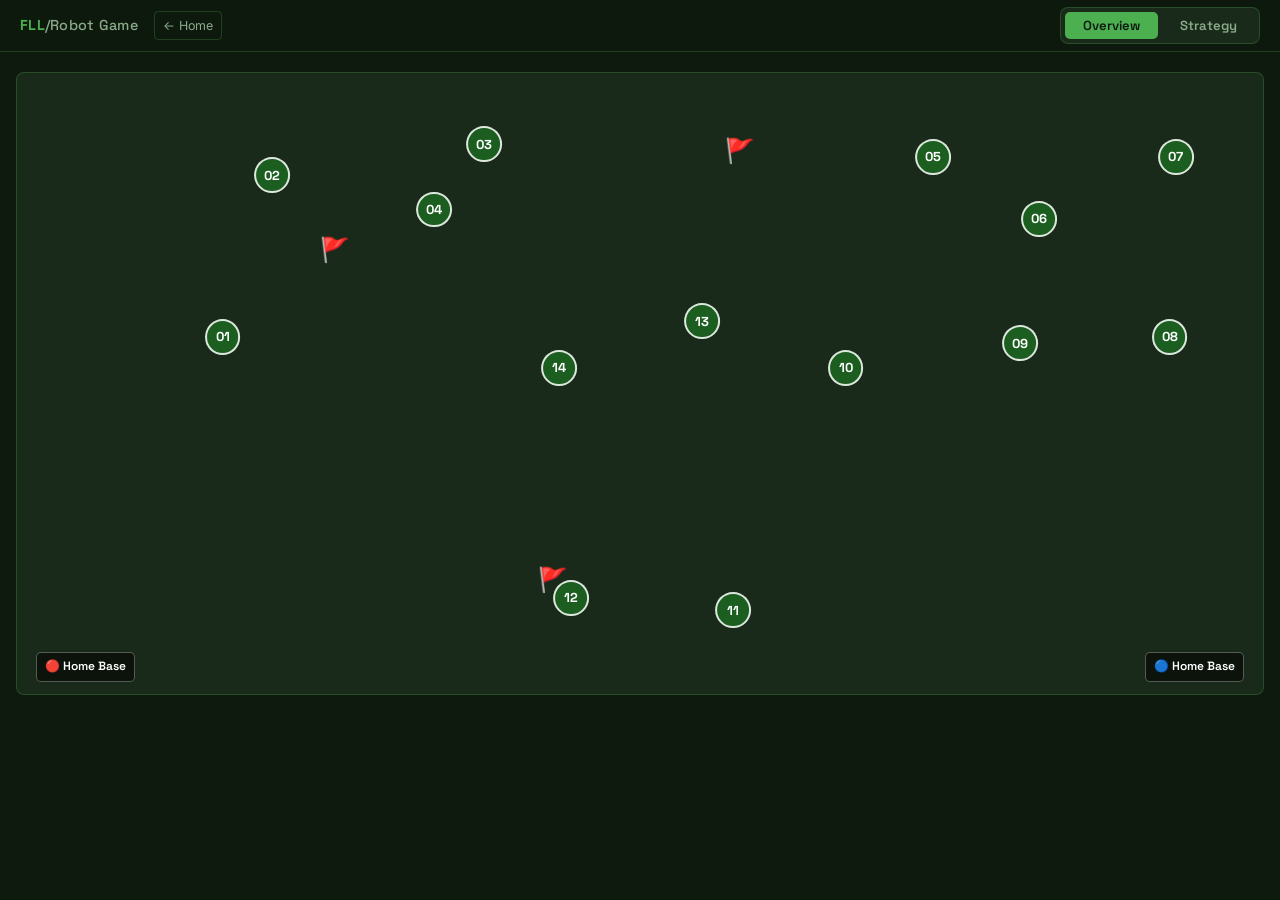
==== mission-strategy.html @ e4ad35db "Initial implementation of FLL Robot Game Guide web app Implements the full static site per claude-co" ====
<!DOCTYPE html>
<html lang="en">
<head>
  <meta charset="UTF-8">
  <meta name="viewport" content="width=device-width, initial-scale=1.0">
  <title>Mission Strategy — FLL Robot Game Guide</title>
  <link rel="preconnect" href="https://fonts.googleapis.com">
  <link rel="preconnect" href="https://fonts.gstatic.com" crossorigin>
  <link href="https://fonts.googleapis.com/css2?family=Inter:wght@400;500;600;700&family=Space+Grotesk:wght@500;700&display=swap" rel="stylesheet">
  <link rel="stylesheet" href="css/base.css">
  <link rel="stylesheet" href="css/mission.css">
</head>
<body>

  <!-- Header -->
  <header class="mission-header">
    <div class="header-left">
      <a href="index.html" class="header-logo">FLL<span>/Robot Game</span></a>
      <a href="index.html" class="back-link">← Home</a>
    </div>
    <div class="mode-toggle">
      <button class="mode-btn active" id="btn-overview" onclick="switchMode('overview')">Overview</button>
      <button class="mode-btn" id="btn-strategy" onclick="switchMode('strategy')">Strategy</button>
    </div>
  </header>

  <div class="mission-page">

    <!-- ══════════════ OVERVIEW MODE ══════════════ -->
    <section class="mode-section active" id="section-overview">
      <div class="map-wrapper" id="overview-map">
        <img src="assets/mission-map.png" alt="FLL UNEARTHED Mission Map" onerror="this.style.display='none'">
      </div>
    </section>

    <!-- ══════════════ STRATEGY MODE ══════════════ -->
    <section class="mode-section" id="section-strategy">
      <div class="strat-map-group">
        <div class="map-wrapper" id="strategy-map">
          <img src="assets/mission-map.png" alt="FLL UNEARTHED Mission Map" onerror="this.style.display='none'">
        </div>
        <div class="info-bar">
          <div class="info-stats">
            <span>In route: <strong id="stat-in-route">0</strong></span>
            <span>Connections: <strong id="stat-connections">0</strong></span>
            <span>Est. pts: <strong id="stat-pts">0</strong></span>
          </div>
          <span class="info-hint">Click ① then ② to connect</span>
        </div>
      </div>

      <div class="strat-toolbar">
        <button id="btn-clear">✕ Clear arrows</button>
        <button id="btn-reset">⊘ Reset all</button>
      </div>

      <div class="route-section">
        <h3>Your Route</h3>
        <div id="route-container">
          <p class="route-empty">No connections yet. Click two nodes to connect them.</p>
        </div>
      </div>
    </section>

  </div>

  <!-- ══════════════ POPUP ══════════════ -->
  <div class="popup-overlay" id="popup-overlay">
    <div class="popup-card">
      <button class="popup-close" id="popup-close">✕</button>
      <div class="popup-tag" id="popup-tag">Mission 01</div>
      <div class="popup-title" id="popup-title"></div>
      <div class="popup-pts" id="popup-pts"></div>
      <div class="popup-img-box" id="popup-img-box"></div>
      <div class="popup-tips-label">Strategy Tips</div>
      <ul class="popup-tips" id="popup-tips"></ul>
    </div>
  </div>

  <script src="js/data/missions.js"></script>
  <script src="js/overview.js"></script>
  <script src="js/strategy.js"></script>
  <script>
    function switchMode(mode) {
      document.getElementById('section-overview').classList.toggle('active', mode === 'overview');
      document.getElementById('section-strategy').classList.toggle('active', mode === 'strategy');
      document.getElementById('btn-overview').classList.toggle('active', mode === 'overview');
      document.getElementById('btn-strategy').classList.toggle('active', mode === 'strategy');

      if (mode === 'strategy') {
        renderStrategy();
      }
    }

    document.addEventListener('DOMContentLoaded', () => {
      renderOverview();
    });
  </script>
</body>
</html>
---- css/base.css ----
@import url('https://fonts.googleapis.com/css2?family=Inter:wght@400;500;600;700&family=Space+Grotesk:wght@500;700&display=swap');

*, *::before, *::after { box-sizing: border-box; margin: 0; padding: 0; }

:root {
  --bg: #0f1a0f;
  --surface: #1a2a1a;
  --border: rgba(80,180,80,0.25);
  --green: #4caf50;
  --green-light: #a5d6a7;
  --amber: #f4a261;
  --amber-dim: rgba(244,162,97,0.18);
  --red: #e57373;
  --text-primary: #eaf5ea;
  --text-secondary: #8aaa8a;
  --card-bg: rgba(20,40,20,0.92);
  --font-display: 'Space Grotesk', sans-serif;
  --font-body: 'Inter', sans-serif;
}

html { font-size: 16px; }

body {
  background: var(--bg);
  color: var(--text-primary);
  font-family: var(--font-body);
  line-height: 1.6;
  min-height: 100vh;
}

a { color: inherit; text-decoration: none; }

button { cursor: pointer; font-family: inherit; border: none; background: none; }
---- css/mission.css ----
.mission-header {
  position: fixed;
  top: 0;
  left: 0;
  right: 0;
  height: 52px;
  background: rgba(15,26,15,0.95);
  backdrop-filter: blur(8px);
  border-bottom: 1px solid var(--border);
  display: flex;
  align-items: center;
  justify-content: space-between;
  padding: 0 20px;
  z-index: 100;
}

.header-left {
  display: flex;
  align-items: center;
  gap: 16px;
}

.header-logo {
  font-family: var(--font-display);
  font-size: 0.9rem;
  font-weight: 700;
  color: var(--green);
  letter-spacing: 0.02em;
}

.header-logo span { color: var(--text-secondary); font-weight: 500; }

.back-link {
  font-size: 0.78rem;
  color: var(--text-secondary);
  padding: 4px 8px;
  border-radius: 4px;
  border: 1px solid var(--border);
  transition: color 0.15s, border-color 0.15s;
}

.back-link:hover {
  color: var(--text-primary);
  border-color: rgba(80,180,80,0.5);
}

.mode-toggle {
  display: flex;
  gap: 4px;
  background: var(--surface);
  border-radius: 8px;
  padding: 4px;
  border: 1px solid var(--border);
}

.mode-btn {
  padding: 5px 18px;
  border-radius: 5px;
  font-size: 0.82rem;
  font-weight: 600;
  font-family: var(--font-display);
  color: var(--text-secondary);
  transition: all 0.15s;
}

.mode-btn.active {
  background: var(--green);
  color: #0f1a0f;
}

.mode-btn:hover:not(.active) {
  color: var(--text-primary);
}

/* ── Page layout ── */
.mission-page {
  padding-top: 52px;
  min-height: 100vh;
  display: flex;
  flex-direction: column;
}

.mode-section {
  display: none;
  flex: 1;
  padding: 20px 16px;
}

.mode-section.active { display: flex; flex-direction: column; }

/* ── Map wrapper ── */
.map-wrapper {
  position: relative;
  width: 100%;
  aspect-ratio: 1366 / 682;
  background: #1a2a1a;
  border: 1px solid var(--border);
  border-radius: 8px;
  overflow: hidden;
}

.map-wrapper img {
  width: 100%;
  height: 100%;
  object-fit: cover;
  display: block;
}

/* ── Mission pins ── */
.mission-pin {
  position: absolute;
  transform: translate(-50%, -50%);
  width: clamp(22px, 2.8vw, 36px);
  height: clamp(22px, 2.8vw, 36px);
  border-radius: 50%;
  background: #1b5e20;
  border: 2px solid rgba(255,255,255,0.85);
  color: #fff;
  font-size: clamp(8px, 1.1vw, 13px);
  font-weight: 700;
  font-family: var(--font-display);
  display: flex;
  align-items: center;
  justify-content: center;
  cursor: pointer;
  transition: transform 0.15s, box-shadow 0.15s;
  z-index: 10;
}

.mission-pin:hover {
  transform: translate(-50%, -50%) scale(1.12);
  box-shadow: 0 0 0 3px rgba(76,175,80,0.5), 0 4px 12px rgba(0,0,0,0.4);
}

.mission-pin.selected {
  background: var(--amber);
  border-color: #fff;
  box-shadow: 0 0 0 3px rgba(244,162,97,0.6);
}

/* ── Flag pins ── */
.flag-pin {
  position: absolute;
  transform: translate(-50%, -100%);
  font-size: clamp(14px, 2vw, 24px);
  cursor: pointer;
  transition: transform 0.15s;
  z-index: 10;
  line-height: 1;
}

.flag-pin:hover { transform: translate(-50%, -100%) scale(1.25); }

.flag-pin.selected {
  filter: drop-shadow(0 0 4px rgba(244,162,97,0.8));
}

/* ── Home base markers ── */
.home-base {
  position: absolute;
  display: flex;
  align-items: center;
  gap: 5px;
  font-size: clamp(9px, 1vw, 12px);
  font-weight: 600;
  font-family: var(--font-display);
  padding: 4px 8px;
  border-radius: 5px;
  border: 1.5px solid rgba(255,255,255,0.3);
  background: rgba(0,0,0,0.55);
  color: #fff;
  z-index: 10;
  white-space: nowrap;
}

.home-base.hb-left  { left: 1.5%; bottom: 2%; }
.home-base.hb-right { right: 1.5%; bottom: 2%; }

.home-base.clickable { cursor: pointer; transition: box-shadow 0.15s; }
.home-base.clickable:hover { box-shadow: 0 0 0 2px rgba(255,255,255,0.4); }
.home-base.selected { box-shadow: 0 0 0 3px rgba(244,162,97,0.6) !important; }

/* ── SVG arrow layer ── */
.arrow-layer {
  position: absolute;
  top: 0; left: 0;
  width: 100%; height: 100%;
  pointer-events: none;
  overflow: visible;
}

/* ── Overview popup ── */
.popup-overlay {
  display: none;
  position: fixed;
  inset: 0;
  background: rgba(0,0,0,0.65);
  z-index: 200;
  align-items: center;
  justify-content: center;
  padding: 20px;
}

.popup-overlay.open { display: flex; }

.popup-card {
  background: #1a2a1a;
  border: 1px solid var(--border);
  border-radius: 12px;
  max-width: 480px;
  width: 100%;
  padding: 24px;
  position: relative;
  animation: popIn 0.18s ease;
}

@keyframes popIn {
  from { opacity: 0; transform: scale(0.92); }
  to   { opacity: 1; transform: scale(1); }
}

.popup-close {
  position: absolute;
  top: 12px; right: 14px;
  font-size: 1.3rem;
  color: var(--text-secondary);
  cursor: pointer;
  line-height: 1;
  padding: 4px;
  border-radius: 4px;
  transition: color 0.15s;
}

.popup-close:hover { color: var(--text-primary); }

.popup-tag {
  font-size: 0.72rem;
  font-weight: 700;
  font-family: var(--font-display);
  color: var(--green);
  letter-spacing: 0.1em;
  text-transform: uppercase;
  margin-bottom: 6px;
}

.popup-title {
  font-family: var(--font-display);
  font-size: 1.25rem;
  font-weight: 700;
  color: var(--text-primary);
  margin-bottom: 10px;
}

.popup-pts {
  display: inline-flex;
  align-items: center;
  gap: 5px;
  background: var(--amber-dim);
  border: 1px solid rgba(244,162,97,0.4);
  color: var(--amber);
  font-size: 0.78rem;
  font-weight: 700;
  padding: 3px 10px;
  border-radius: 20px;
  margin-bottom: 14px;
}

.popup-img-box {
  width: 100%;
  height: 140px;
  border-radius: 8px;
  border: 1px dashed var(--border);
  background: rgba(255,255,255,0.03);
  display: flex;
  align-items: center;
  justify-content: center;
  margin-bottom: 14px;
  overflow: hidden;
}

.popup-img-box img {
  width: 100%;
  height: 100%;
  object-fit: cover;
  border-radius: 8px;
}

.popup-img-placeholder {
  font-size: 0.72rem;
  color: var(--text-secondary);
  text-align: center;
  padding: 0 12px;
}

.popup-tips-label {
  font-size: 0.72rem;
  font-weight: 700;
  color: var(--text-secondary);
  letter-spacing: 0.08em;
  text-transform: uppercase;
  margin-bottom: 8px;
}

.popup-tips {
  list-style: none;
  display: flex;
  flex-direction: column;
  gap: 7px;
}

.popup-tips li {
  font-size: 0.85rem;
  color: var(--text-primary);
  display: flex;
  gap: 8px;
  line-height: 1.4;
}

.popup-tips li::before {
  content: '→';
  color: var(--green);
  flex-shrink: 0;
  margin-top: 0.05em;
}

/* ── Strategy info bar ── */
.strat-map-group { width: 100%; }

.info-bar {
  display: flex;
  align-items: center;
  justify-content: space-between;
  padding: 10px 14px;
  background: var(--surface);
  border: 1px solid var(--border);
  border-top: none;
  border-radius: 0 0 8px 8px;
  font-size: 0.8rem;
  color: var(--text-secondary);
  flex-wrap: wrap;
  gap: 8px;
}

.info-stats {
  display: flex;
  gap: 16px;
  flex-wrap: wrap;
}

.info-stats span strong {
  color: var(--green);
  font-weight: 700;
}

.info-hint { color: var(--text-secondary); font-style: italic; }

/* ── Strategy toolbar ── */
.strat-toolbar {
  display: flex;
  gap: 8px;
  margin-top: 16px;
  margin-bottom: 12px;
  flex-wrap: wrap;
}

.strat-toolbar button {
  padding: 7px 16px;
  border-radius: 6px;
  font-size: 0.8rem;
  font-weight: 600;
  border: 1px solid var(--border);
  color: var(--text-secondary);
  background: var(--surface);
  transition: all 0.15s;
}

.strat-toolbar button:hover {
  color: var(--text-primary);
  border-color: rgba(80,180,80,0.5);
}

/* ── Your Route section ── */
.route-section {
  margin-top: 4px;
}

.route-section h3 {
  font-family: var(--font-display);
  font-size: 0.85rem;
  font-weight: 700;
  color: var(--text-secondary);
  letter-spacing: 0.08em;
  text-transform: uppercase;
  margin-bottom: 10px;
}

.route-empty {
  font-size: 0.82rem;
  color: var(--text-secondary);
  font-style: italic;
  padding: 8px 0;
}

.route-run {
  background: var(--surface);
  border: 1px solid var(--border);
  border-radius: 8px;
  padding: 12px 14px;
  margin-bottom: 10px;
}

.run-label {
  font-family: var(--font-display);
  font-size: 0.75rem;
  font-weight: 700;
  color: var(--green);
  letter-spacing: 0.1em;
  text-transform: uppercase;
  margin-bottom: 8px;
}

.run-steps {
  display: flex;
  flex-wrap: wrap;
  align-items: center;
  gap: 4px;
  font-size: 0.82rem;
  color: var(--text-primary);
}

.run-step-arrow { color: var(--text-secondary); }

.run-step-mission { font-weight: 600; }

.run-step-home { color: var(--amber); font-weight: 600; }
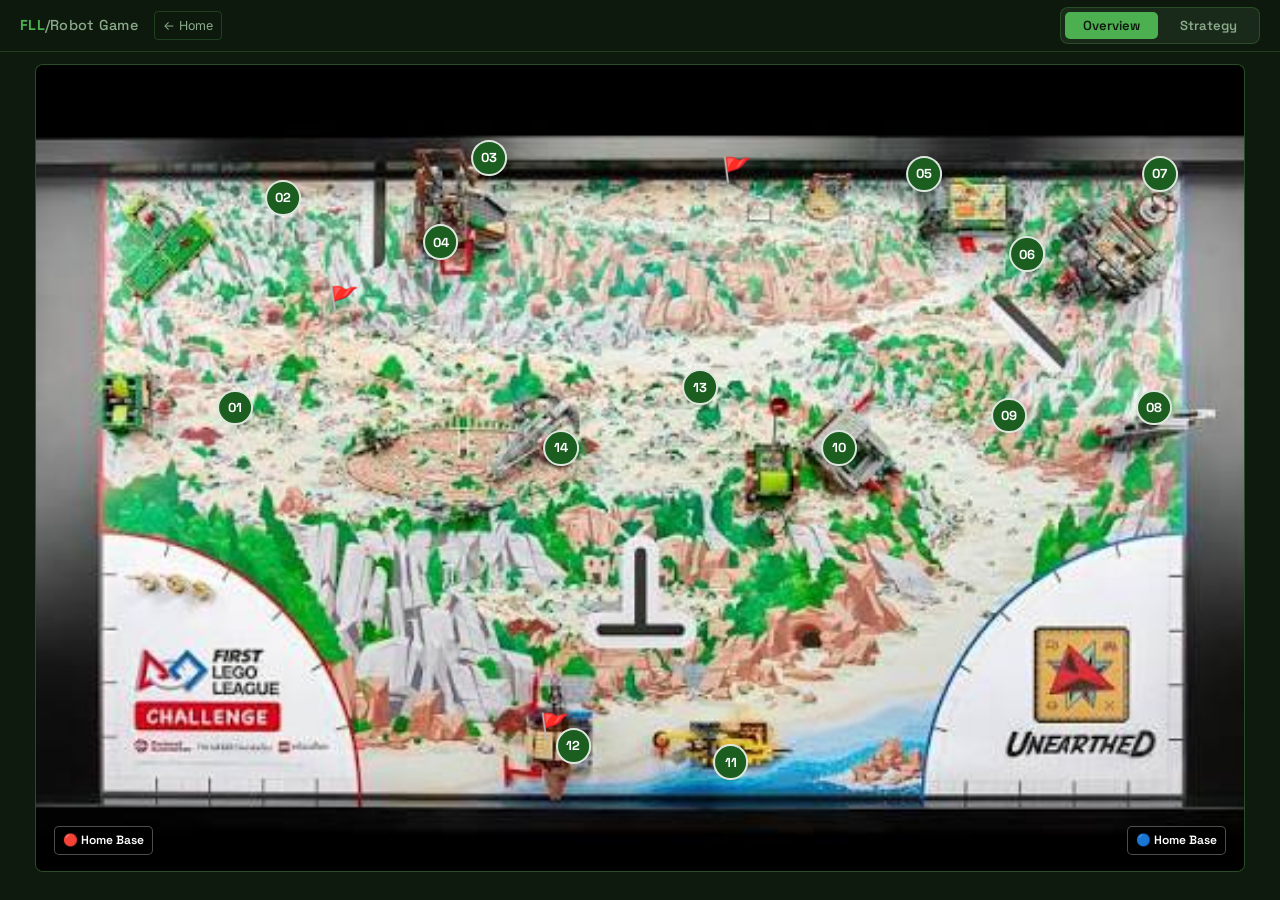
==== commit b8b70796: "Fix map aspect ratio and use correct JPEG format Correct aspect-ratio from 1366/682 to 547/365 to ma" ====
--- a/mission-strategy.html
+++ b/mission-strategy.html
@@ -29,7 +29,7 @@
     <!-- ══════════════ OVERVIEW MODE ══════════════ -->
     <section class="mode-section active" id="section-overview">
       <div class="map-wrapper" id="overview-map">
-        <img src="assets/mission-map.png" alt="FLL UNEARTHED Mission Map" onerror="this.style.display='none'">
+        <img src="assets/mission-map.jpeg" alt="FLL UNEARTHED Mission Map" onerror="this.style.display='none'">
       </div>
     </section>
 
@@ -37,7 +37,7 @@
     <section class="mode-section" id="section-strategy">
       <div class="strat-map-group">
         <div class="map-wrapper" id="strategy-map">
-          <img src="assets/mission-map.png" alt="FLL UNEARTHED Mission Map" onerror="this.style.display='none'">
+          <img src="assets/mission-map.jpeg" alt="FLL UNEARTHED Mission Map" onerror="this.style.display='none'">
         </div>
         <div class="info-bar">
           <div class="info-stats">
--- a/css/mission.css
+++ b/css/mission.css
@@ -83,20 +83,30 @@
 .mode-section {
   display: none;
   flex: 1;
-  padding: 20px 16px;
-}
-
-.mode-section.active { display: flex; flex-direction: column; }
+  padding: 12px 16px;
+}
+
+.mode-section.active { display: flex; flex-direction: column; align-items: center; }
 
 /* ── Map wrapper ── */
 .map-wrapper {
   position: relative;
-  width: 100%;
-  aspect-ratio: 1366 / 682;
+  /* 뷰포트 높이에 맞게 너비를 역산: 너비 = 가용높이 × (이미지 비율) */
+  width: min(100%, calc((100vh - 92px) * 547 / 365));
+  aspect-ratio: 547 / 365;
   background: #1a2a1a;
   border: 1px solid var(--border);
   border-radius: 8px;
   overflow: hidden;
+}
+
+/* Strategy 모드: 맵 아래 컨트롤 영역 확보 */
+#section-strategy .map-wrapper {
+  width: min(100%, calc((100vh - 260px) * 547 / 365));
+}
+
+#section-strategy .strat-map-group {
+  width: min(100%, calc((100vh - 260px) * 547 / 365));
 }
 
 .map-wrapper img {
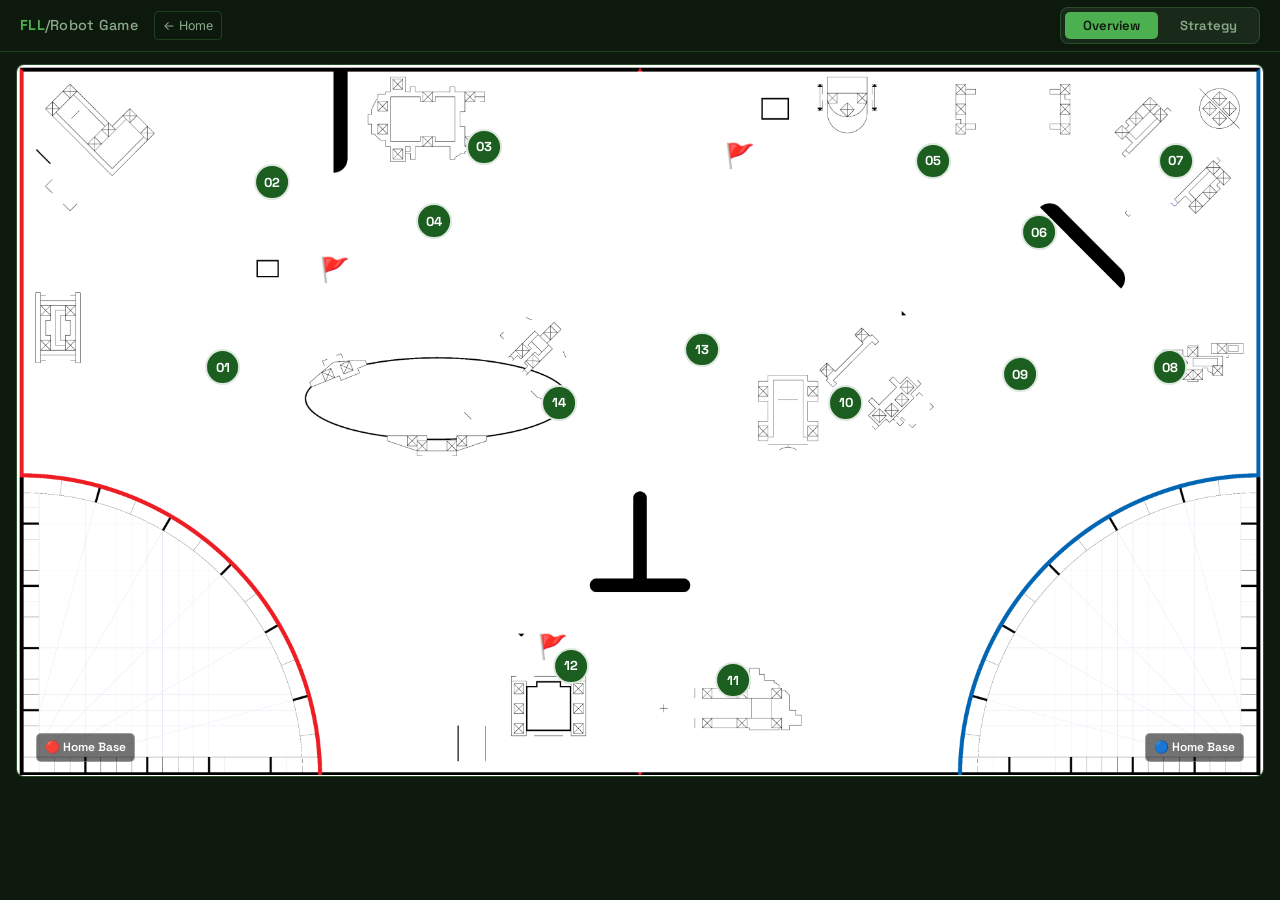
==== commit 5d3774d7: "Replace map with high-res wireframe image (1914x1094) Swap colored mat photo (547px) for official wi" ====
--- a/mission-strategy.html
+++ b/mission-strategy.html
@@ -29,7 +29,7 @@
     <!-- ══════════════ OVERVIEW MODE ══════════════ -->
     <section class="mode-section active" id="section-overview">
       <div class="map-wrapper" id="overview-map">
-        <img src="assets/mission-map.jpeg" alt="FLL UNEARTHED Mission Map" onerror="this.style.display='none'">
+        <img src="assets/mission-map.png" alt="FLL UNEARTHED Mission Map" onerror="this.style.display='none'">
       </div>
     </section>
 
@@ -37,7 +37,7 @@
     <section class="mode-section" id="section-strategy">
       <div class="strat-map-group">
         <div class="map-wrapper" id="strategy-map">
-          <img src="assets/mission-map.jpeg" alt="FLL UNEARTHED Mission Map" onerror="this.style.display='none'">
+          <img src="assets/mission-map.png" alt="FLL UNEARTHED Mission Map" onerror="this.style.display='none'">
         </div>
         <div class="info-bar">
           <div class="info-stats">
--- a/css/mission.css
+++ b/css/mission.css
@@ -92,8 +92,8 @@
 .map-wrapper {
   position: relative;
   /* 뷰포트 높이에 맞게 너비를 역산: 너비 = 가용높이 × (이미지 비율) */
-  width: min(100%, calc((100vh - 92px) * 547 / 365));
-  aspect-ratio: 547 / 365;
+  width: min(100%, calc((100vh - 92px) * 1914 / 1094));
+  aspect-ratio: 1914 / 1094;
   background: #1a2a1a;
   border: 1px solid var(--border);
   border-radius: 8px;
@@ -102,11 +102,11 @@
 
 /* Strategy 모드: 맵 아래 컨트롤 영역 확보 */
 #section-strategy .map-wrapper {
-  width: min(100%, calc((100vh - 260px) * 547 / 365));
+  width: min(100%, calc((100vh - 260px) * 1914 / 1094));
 }
 
 #section-strategy .strat-map-group {
-  width: min(100%, calc((100vh - 260px) * 547 / 365));
+  width: min(100%, calc((100vh - 260px) * 1914 / 1094));
 }
 
 .map-wrapper img {
